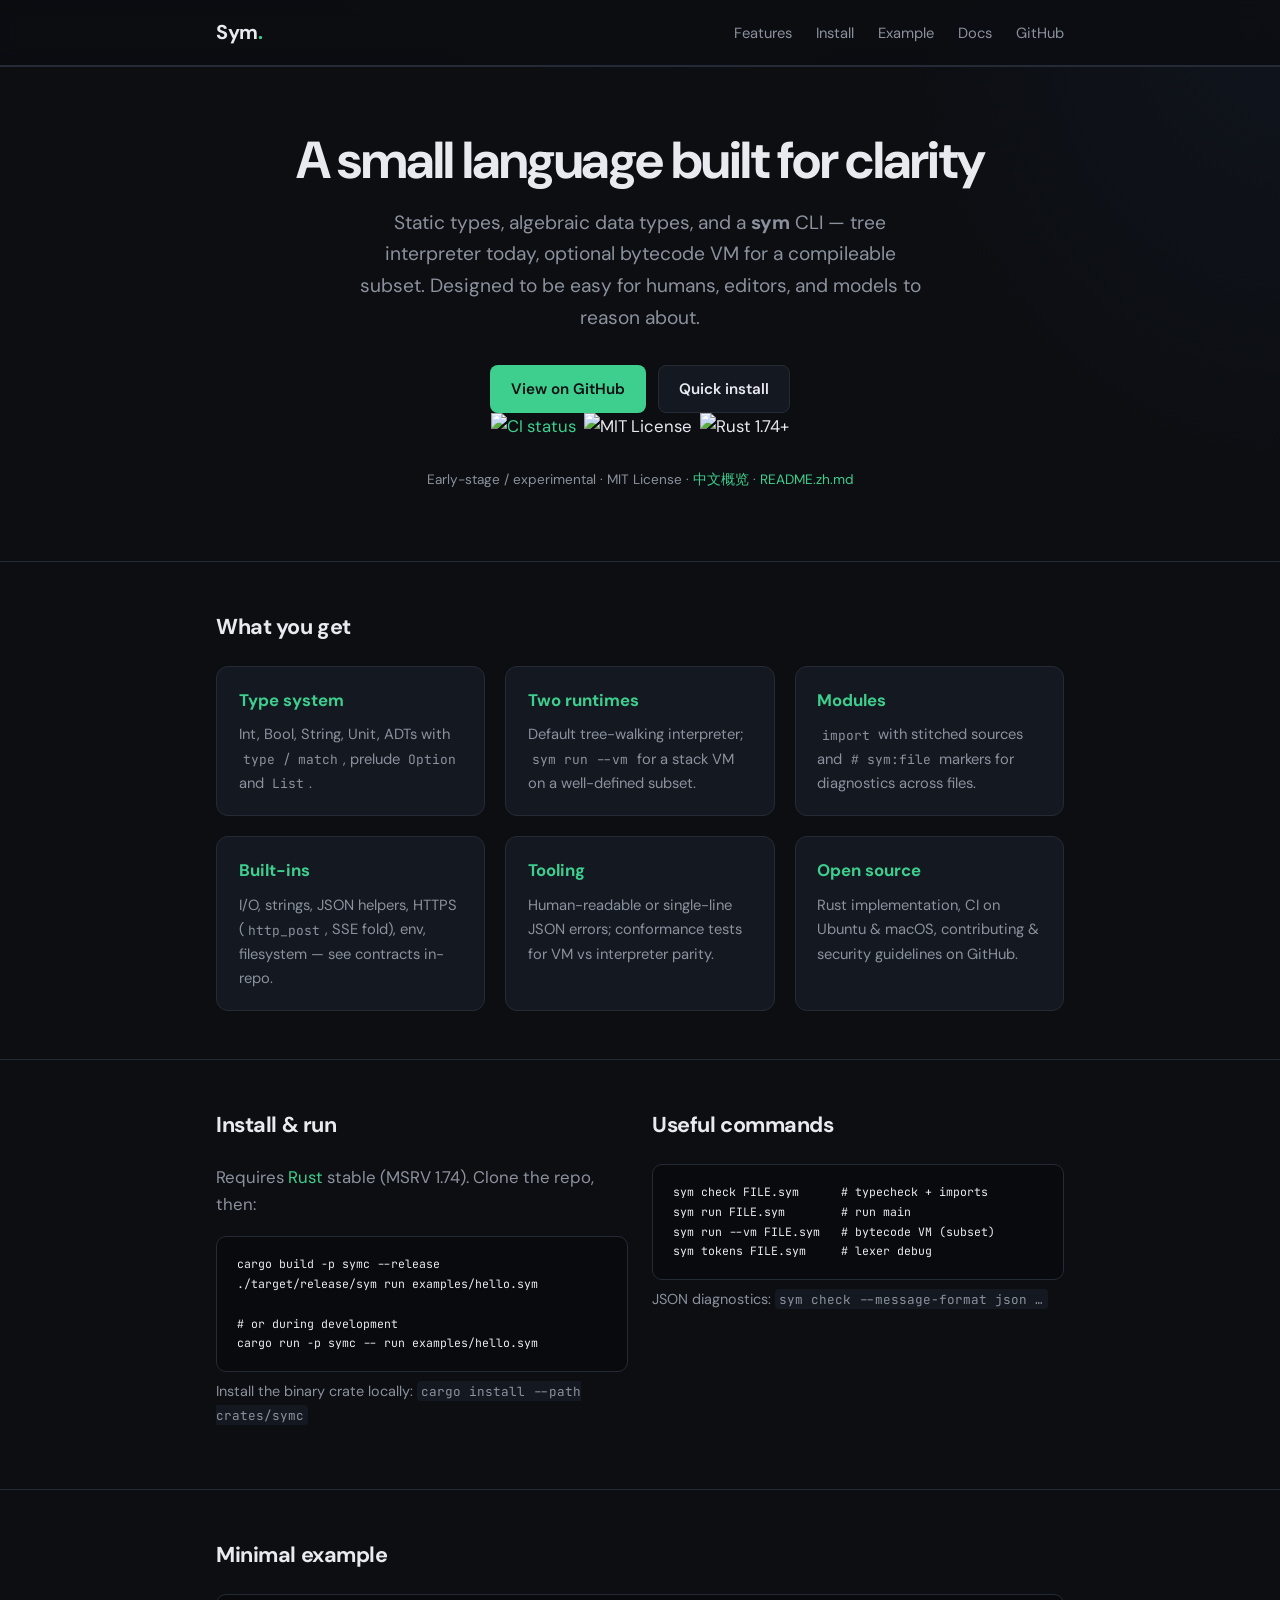
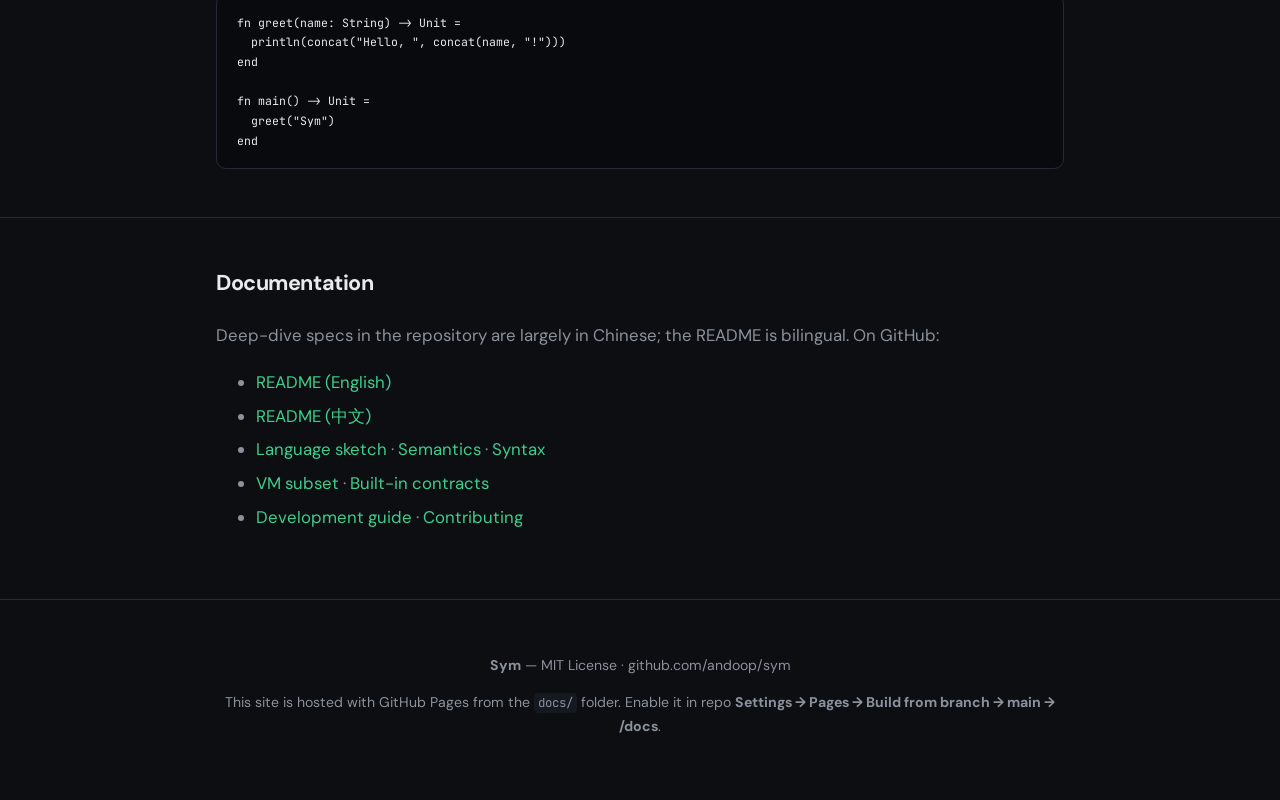
==== docs/index.html @ 40c73f6a "docs: GitHub Pages site (docs/) + setup notes Made-with: Cursor" ====
<!DOCTYPE html>
<html lang="en">
<head>
  <meta charset="utf-8" />
  <meta name="viewport" content="width=device-width, initial-scale=1" />
  <title>Sym — a small language for clear, tool-friendly programs</title>
  <meta name="description" content="Sym: statically typed interpreted language with ADTs, multi-file modules, tree interpreter and optional bytecode VM. CLI sym, written in Rust." />
  <link rel="preconnect" href="https://fonts.googleapis.com" />
  <link rel="preconnect" href="https://fonts.gstatic.com" crossorigin />
  <link href="https://fonts.googleapis.com/css2?family=DM+Sans:ital,opsz,wght@0,9..40,400;0,9..40,600;0,9..40,700;1,9..40,400&family=JetBrains+Mono:wght@400;500&display=swap" rel="stylesheet" />
  <link rel="stylesheet" href="assets/site.css" />
</head>
<body>
  <header class="site">
    <div class="wrap inner">
      <a class="logo" href="#">Sym<span>.</span></a>
      <nav>
        <a href="#features">Features</a>
        <a href="#install">Install</a>
        <a href="#example">Example</a>
        <a href="#docs">Docs</a>
        <a href="https://github.com/andoop/sym">GitHub</a>
      </nav>
    </div>
  </header>

  <main>
    <section class="hero">
      <div class="wrap">
        <h1>A small language built for clarity</h1>
        <p class="tagline">
          Static types, algebraic data types, and a <strong>sym</strong> CLI — tree interpreter today,
          optional bytecode VM for a compileable subset. Designed to be easy for humans, editors, and models to reason about.
        </p>
        <div class="cta-row">
          <a class="btn btn-primary" href="https://github.com/andoop/sym">View on GitHub</a>
          <a class="btn btn-ghost" href="#install">Quick install</a>
        </div>
        <div class="badge-row">
          <a href="https://github.com/andoop/sym/actions/workflows/ci.yml" title="CI">
            <img src="https://github.com/andoop/sym/actions/workflows/ci.yml/badge.svg" alt="CI status" width="90" height="20" />
          </a>
          <img src="https://img.shields.io/badge/license-MIT-yellow.svg" alt="MIT License" />
          <img src="https://img.shields.io/badge/rust-1.74%2B-orange.svg" alt="Rust 1.74+" />
        </div>
        <p class="hero-meta">
          Early-stage / experimental · MIT License ·
          <a href="README.zh.html">中文概览</a> ·
          <a href="https://github.com/andoop/sym/blob/main/README.zh.md">README.zh.md</a>
        </p>
      </div>
    </section>

    <section id="features">
      <div class="wrap">
        <h2>What you get</h2>
        <div class="grid">
          <article class="card">
            <h3>Type system</h3>
            <p>Int, Bool, String, Unit, ADTs with <code>type</code> / <code>match</code>, prelude <code>Option</code> and <code>List</code>.</p>
          </article>
          <article class="card">
            <h3>Two runtimes</h3>
            <p>Default tree-walking interpreter; <code>sym run --vm</code> for a stack VM on a well-defined subset.</p>
          </article>
          <article class="card">
            <h3>Modules</h3>
            <p><code>import</code> with stitched sources and <code># sym:file</code> markers for diagnostics across files.</p>
          </article>
          <article class="card">
            <h3>Built-ins</h3>
            <p>I/O, strings, JSON helpers, HTTPS (<code>http_post</code>, SSE fold), env, filesystem — see contracts in-repo.</p>
          </article>
          <article class="card">
            <h3>Tooling</h3>
            <p>Human-readable or single-line JSON errors; conformance tests for VM vs interpreter parity.</p>
          </article>
          <article class="card">
            <h3>Open source</h3>
            <p>Rust implementation, CI on Ubuntu &amp; macOS, contributing &amp; security guidelines on GitHub.</p>
          </article>
        </div>
      </div>
    </section>

    <section id="install">
      <div class="wrap split">
        <div>
          <h2>Install &amp; run</h2>
          <p style="color: var(--muted); margin-top: 0;">
            Requires <a href="https://rustup.rs/">Rust</a> stable (MSRV 1.74). Clone the repo, then:
          </p>
          <pre class="code-block"><code>cargo build -p symc --release
./target/release/sym run examples/hello.sym

# or during development
cargo run -p symc -- run examples/hello.sym</code></pre>
          <p class="lang-note">Install the binary crate locally: <code>cargo install --path crates/symc</code></p>
        </div>
        <div>
          <h2>Useful commands</h2>
          <pre class="code-block"><code>sym check FILE.sym      # typecheck + imports
sym run FILE.sym        # run main
sym run --vm FILE.sym   # bytecode VM (subset)
sym tokens FILE.sym     # lexer debug</code></pre>
          <p class="lang-note">JSON diagnostics: <code>sym check --message-format json …</code></p>
        </div>
      </div>
    </section>

    <section id="example">
      <div class="wrap">
        <h2>Minimal example</h2>
        <pre class="code-block"><code>fn greet(name: String) -> Unit =
  println(concat("Hello, ", concat(name, "!")))
end

fn main() -> Unit =
  greet("Sym")
end</code></pre>
      </div>
    </section>

    <section id="docs">
      <div class="wrap">
        <h2>Documentation</h2>
        <p style="color: var(--muted); margin-top: 0;">
          Deep-dive specs in the repository are largely in Chinese; the README is bilingual. On GitHub:
        </p>
        <ul style="color: var(--muted); line-height: 2;">
          <li><a href="https://github.com/andoop/sym/blob/main/README.md">README (English)</a></li>
          <li><a href="https://github.com/andoop/sym/blob/main/README.zh.md">README (中文)</a></li>
          <li><a href="https://github.com/andoop/sym/blob/main/docs/spec/LANGUAGE.md">Language sketch</a> ·
              <a href="https://github.com/andoop/sym/blob/main/docs/spec/SEMANTICS.md">Semantics</a> ·
              <a href="https://github.com/andoop/sym/blob/main/docs/spec/SYNTAX.md">Syntax</a></li>
          <li><a href="https://github.com/andoop/sym/blob/main/docs/spec/VM_SUBSET.md">VM subset</a> ·
              <a href="https://github.com/andoop/sym/blob/main/docs/industrial/builtins-contracts.md">Built-in contracts</a></li>
          <li><a href="https://github.com/andoop/sym/blob/main/docs/DEVELOPMENT.md">Development guide</a> ·
              <a href="https://github.com/andoop/sym/blob/main/CONTRIBUTING.md">Contributing</a></li>
        </ul>
      </div>
    </section>
  </main>

  <footer>
    <div class="wrap">
      <p>
        <strong>Sym</strong> — MIT License ·
        <a href="https://github.com/andoop/sym">github.com/andoop/sym</a>
      </p>
      <p style="margin-top: 0.5rem;">
        This site is hosted with <a href="https://pages.github.com/">GitHub Pages</a> from the <code>docs/</code> folder.
        Enable it in repo <strong>Settings → Pages → Build from branch → main → /docs</strong>.
      </p>
    </div>
  </footer>
</body>
</html>
---- docs/assets/site.css ----
/* Sym — GitHub Pages */
:root {
  --bg: #0c0e12;
  --bg-elevated: #141820;
  --text: #e8eaef;
  --muted: #8b929e;
  --accent: #3ecf8e;
  --accent-dim: #2a9d6a;
  --border: #252b36;
  --code-bg: #080a0d;
  --font-sans: "DM Sans", system-ui, sans-serif;
  --font-mono: "JetBrains Mono", ui-monospace, monospace;
}

*,
*::before,
*::after {
  box-sizing: border-box;
}

html {
  scroll-behavior: smooth;
}

body {
  margin: 0;
  font-family: var(--font-sans);
  font-size: 1.05rem;
  line-height: 1.65;
  color: var(--text);
  background: var(--bg);
  background-image:
    radial-gradient(ellipse 120% 80% at 50% -40%, rgba(62, 207, 142, 0.12), transparent 55%),
    radial-gradient(ellipse 60% 40% at 100% 0%, rgba(80, 120, 200, 0.06), transparent 50%);
  min-height: 100vh;
}

a {
  color: var(--accent);
  text-decoration: none;
}
a:hover {
  text-decoration: underline;
  color: #5ee4ad;
}

.wrap {
  max-width: 56rem;
  margin: 0 auto;
  padding: 0 1.5rem;
}

/* header */
header.site {
  padding: 1rem 0;
  border-bottom: 1px solid var(--border);
  position: sticky;
  top: 0;
  background: rgba(12, 14, 18, 0.85);
  backdrop-filter: blur(10px);
  z-index: 10;
}

header .inner {
  display: flex;
  align-items: center;
  justify-content: space-between;
  flex-wrap: wrap;
  gap: 0.75rem;
}

.logo {
  font-weight: 700;
  font-size: 1.25rem;
  letter-spacing: -0.02em;
  color: var(--text);
}
.logo span {
  color: var(--accent);
}

nav a {
  margin-left: 1.25rem;
  font-size: 0.92rem;
  color: var(--muted);
}
nav a:hover {
  color: var(--accent);
}

/* hero */
.hero {
  padding: 4rem 0 3.5rem;
  text-align: center;
}

.hero h1 {
  font-size: clamp(2.25rem, 5vw, 3.25rem);
  font-weight: 700;
  letter-spacing: -0.03em;
  line-height: 1.15;
  margin: 0 0 1rem;
}

.hero .tagline {
  font-size: 1.2rem;
  color: var(--muted);
  max-width: 36rem;
  margin: 0 auto 2rem;
}

.cta-row {
  display: flex;
  flex-wrap: wrap;
  gap: 0.75rem;
  justify-content: center;
}

.btn {
  display: inline-flex;
  align-items: center;
  padding: 0.65rem 1.25rem;
  border-radius: 8px;
  font-weight: 600;
  font-size: 0.95rem;
  border: 1px solid transparent;
  transition: transform 0.15s ease, background 0.15s ease;
}
.btn:hover {
  text-decoration: none;
  transform: translateY(-1px);
}
.btn-primary {
  background: var(--accent);
  color: var(--bg) !important;
}
.btn-primary:hover {
  background: #52ddb0;
  color: var(--bg) !important;
}
.btn-ghost {
  border-color: var(--border);
  color: var(--text) !important;
  background: var(--bg-elevated);
}
.btn-ghost:hover {
  border-color: var(--accent-dim);
  color: var(--accent) !important;
}

.hero-meta {
  margin-top: 1.75rem;
  font-size: 0.85rem;
  color: var(--muted);
}

/* sections */
section {
  padding: 3rem 0;
  border-top: 1px solid var(--border);
}

section h2 {
  font-size: 1.35rem;
  font-weight: 700;
  letter-spacing: -0.02em;
  margin: 0 0 1.25rem;
  color: var(--text);
}

/* features grid */
.grid {
  display: grid;
  grid-template-columns: repeat(auto-fill, minmax(15rem, 1fr));
  gap: 1.25rem;
}

.card {
  background: var(--bg-elevated);
  border: 1px solid var(--border);
  border-radius: 12px;
  padding: 1.25rem 1.35rem;
  transition: border-color 0.2s ease;
}
.card:hover {
  border-color: rgba(62, 207, 142, 0.35);
}
.card h3 {
  margin: 0 0 0.5rem;
  font-size: 1.05rem;
  color: var(--accent);
}
.card p {
  margin: 0;
  font-size: 0.92rem;
  color: var(--muted);
}

/* code */
pre,
.code-block {
  font-family: var(--font-mono);
  font-size: 0.82rem;
  line-height: 1.5;
  background: var(--code-bg);
  border: 1px solid var(--border);
  border-radius: 10px;
  padding: 1.1rem 1.25rem;
  overflow-x: auto;
  margin: 0;
}

code {
  font-family: var(--font-mono);
  font-size: 0.88em;
  background: var(--bg-elevated);
  padding: 0.12em 0.35em;
  border-radius: 4px;
}

pre code {
  background: none;
  padding: 0;
}

/* two col */
.split {
  display: grid;
  gap: 1.5rem;
}
@media (min-width: 48rem) {
  .split {
    grid-template-columns: 1fr 1fr;
    align-items: start;
  }
}

/* footer */
footer {
  padding: 2.5rem 0 3rem;
  border-top: 1px solid var(--border);
  text-align: center;
  font-size: 0.88rem;
  color: var(--muted);
}
footer a {
  color: var(--muted);
}
footer a:hover {
  color: var(--accent);
}

.badge-row {
  display: flex;
  flex-wrap: wrap;
  gap: 0.5rem;
  justify-content: center;
  margin-bottom: 1rem;
}
.badge-row img {
  height: 20px;
}

.lang-note {
  font-size: 0.9rem;
  color: var(--muted);
  margin-top: 0.5rem;
}
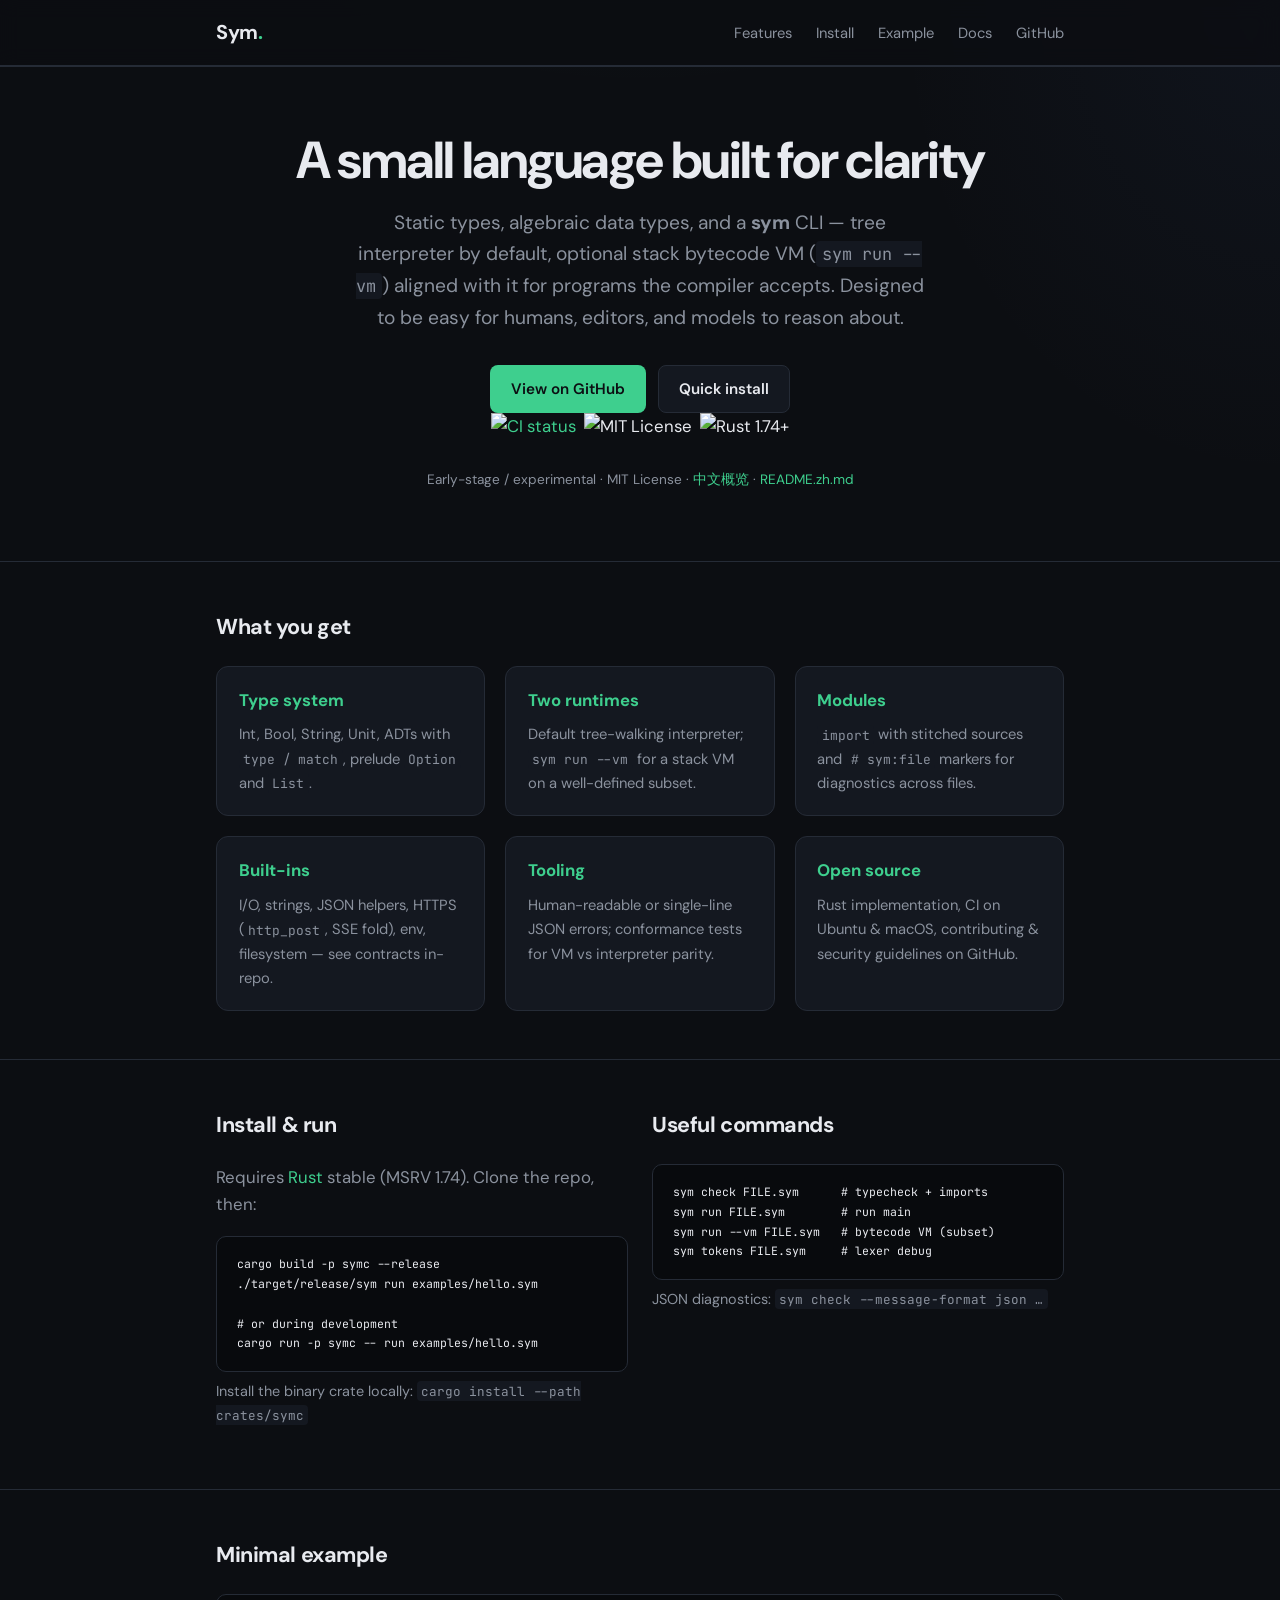
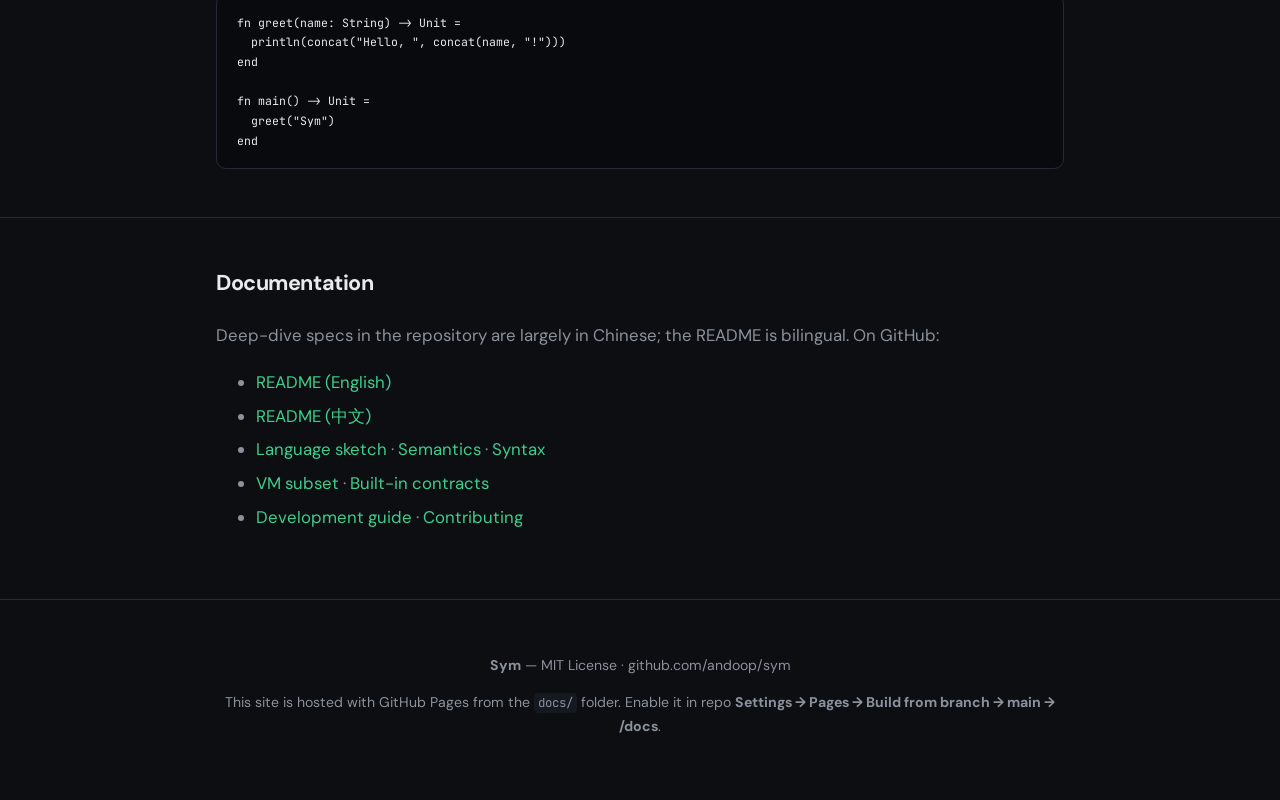
==== commit cc24db11: "feat(vm): host builtins parity, docs, conformance, list_dir argc fix - HostBuiltin + shared host_bui" ====
--- a/docs/index.html
+++ b/docs/index.html
@@ -4,7 +4,7 @@
   <meta charset="utf-8" />
   <meta name="viewport" content="width=device-width, initial-scale=1" />
   <title>Sym — a small language for clear, tool-friendly programs</title>
-  <meta name="description" content="Sym: statically typed interpreted language with ADTs, multi-file modules, tree interpreter and optional bytecode VM. CLI sym, written in Rust." />
+  <meta name="description" content="Sym: statically typed interpreted language with ADTs, multi-file modules, tree interpreter and optional stack bytecode VM (sym run --vm). CLI sym, written in Rust." />
   <link rel="preconnect" href="https://fonts.googleapis.com" />
   <link rel="preconnect" href="https://fonts.gstatic.com" crossorigin />
   <link href="https://fonts.googleapis.com/css2?family=DM+Sans:ital,opsz,wght@0,9..40,400;0,9..40,600;0,9..40,700;1,9..40,400&family=JetBrains+Mono:wght@400;500&display=swap" rel="stylesheet" />
@@ -29,8 +29,9 @@
       <div class="wrap">
         <h1>A small language built for clarity</h1>
         <p class="tagline">
-          Static types, algebraic data types, and a <strong>sym</strong> CLI — tree interpreter today,
-          optional bytecode VM for a compileable subset. Designed to be easy for humans, editors, and models to reason about.
+          Static types, algebraic data types, and a <strong>sym</strong> CLI — tree interpreter by default,
+          optional stack bytecode VM (<code>sym run --vm</code>) aligned with it for programs the compiler accepts.
+          Designed to be easy for humans, editors, and models to reason about.
         </p>
         <div class="cta-row">
           <a class="btn btn-primary" href="https://github.com/andoop/sym">View on GitHub</a>
